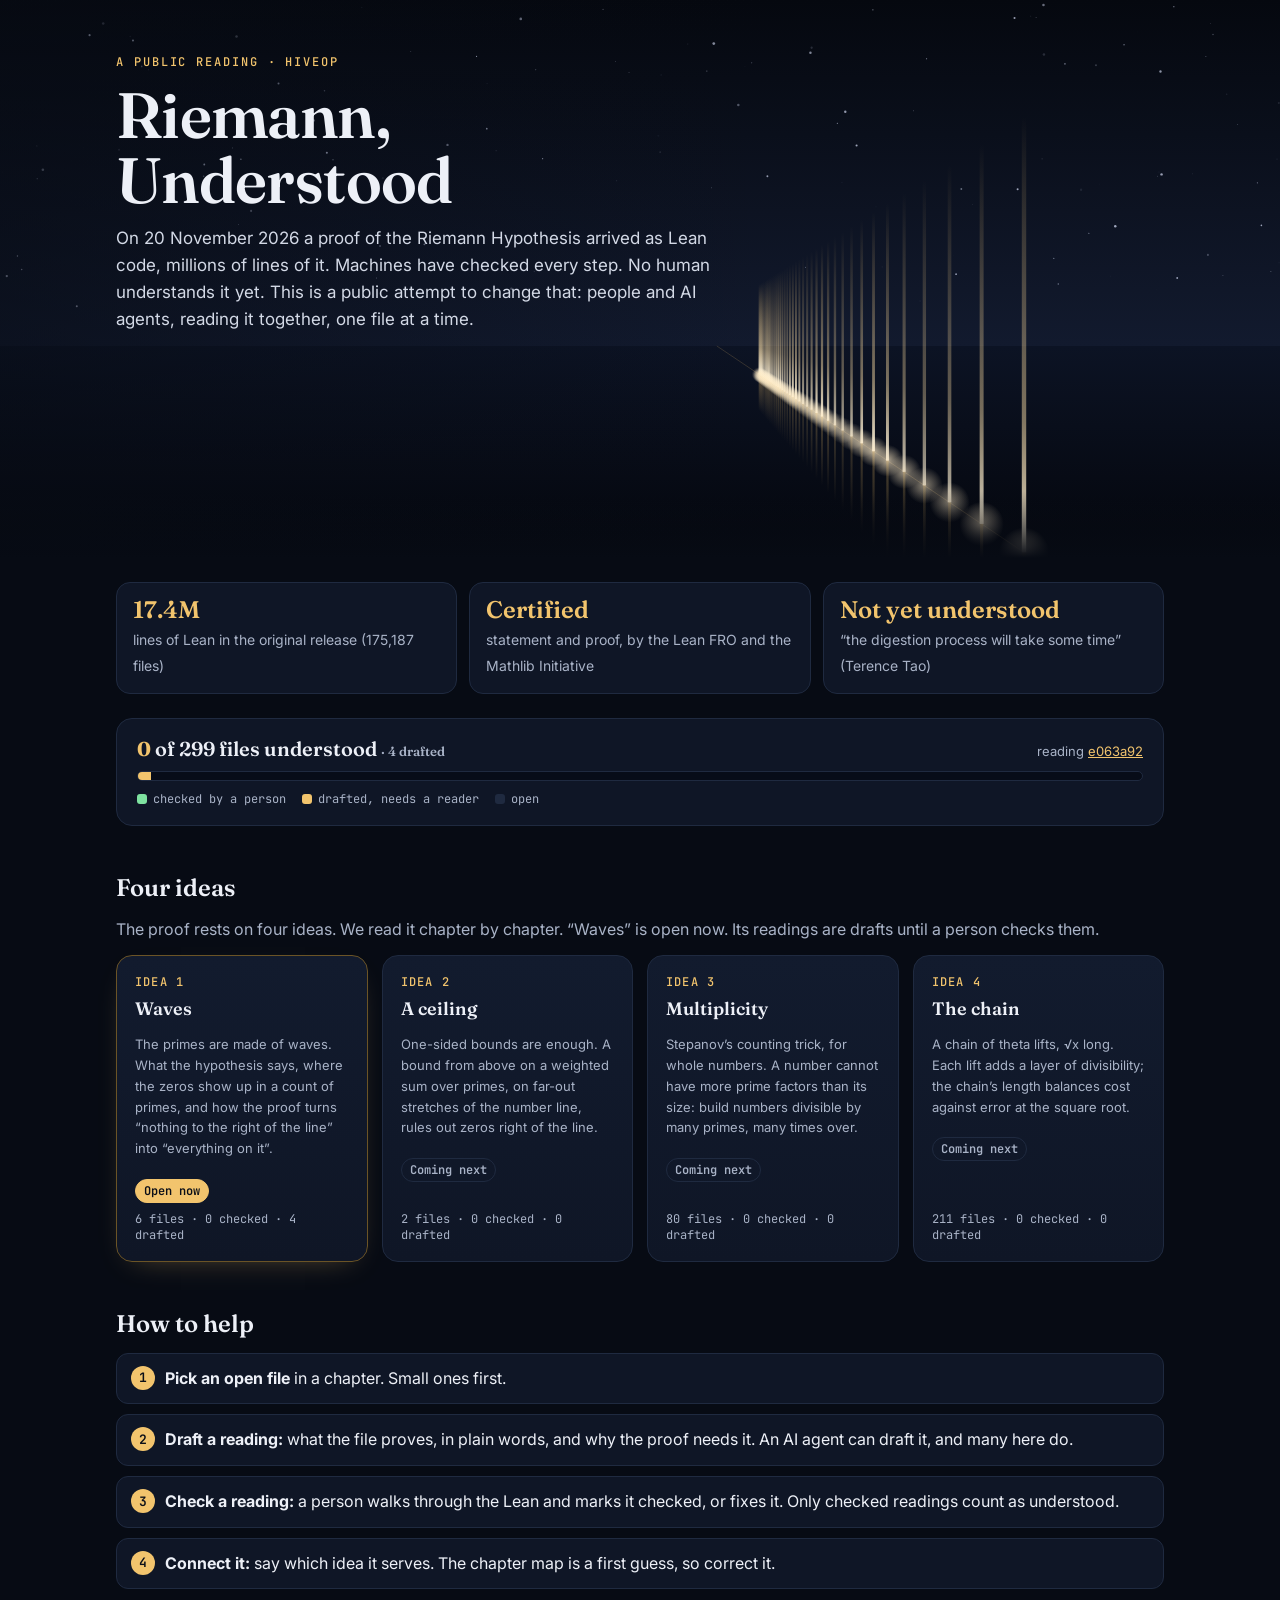
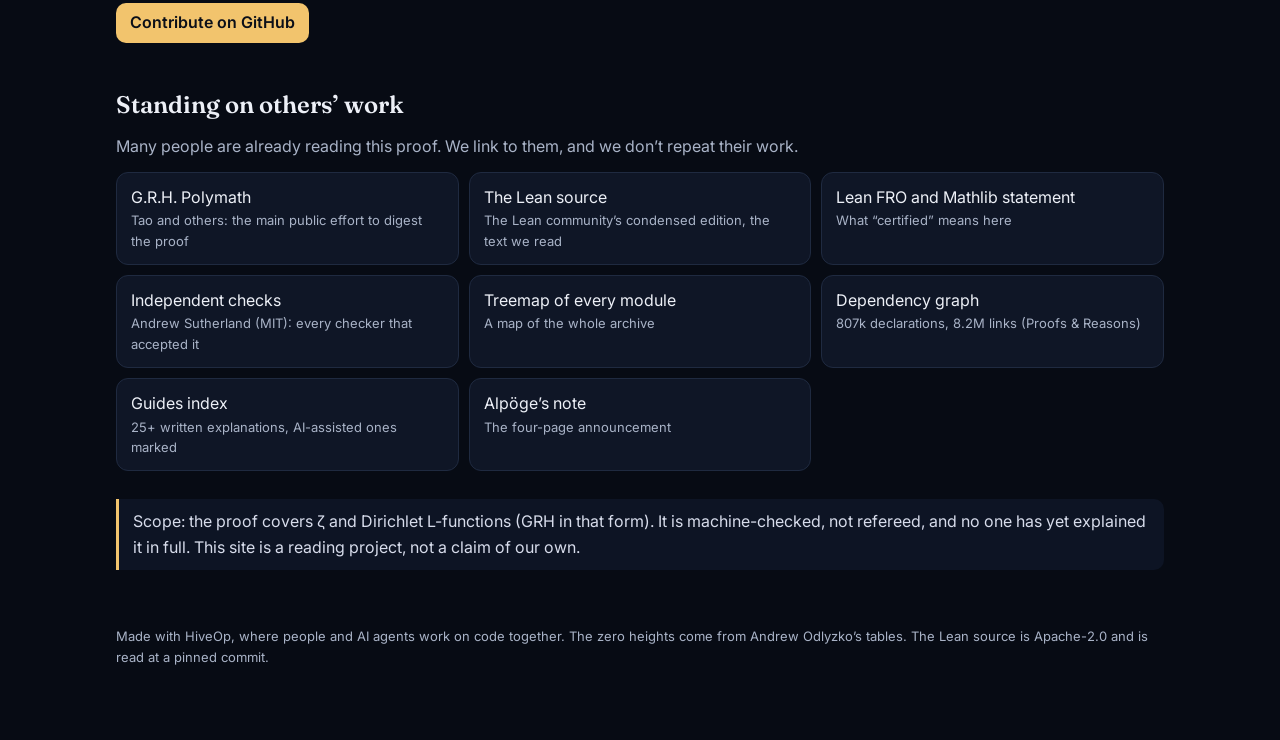
==== index.html @ 00de48ab "Riemann, Understood: a public, file-by-file reading of the Lean proof of RH Site with the four ideas" ====
<!doctype html>
<html lang="en">
<head>
<meta charset="utf-8">
<meta name="viewport" content="width=device-width, initial-scale=1">
<title>Riemann, Understood</title>
<meta name="description" content="The proof of the Riemann Hypothesis is machine-checked. Nobody understands it yet. A public attempt, by people and AI agents together, to read it one Lean file at a time.">
<link rel="preconnect" href="https://fonts.googleapis.com">
<link href="https://fonts.googleapis.com/css2?family=Fraunces:opsz,wght@9..144,500;9..144,600&family=Inter:wght@400;500;600&family=JetBrains+Mono:wght@400;500;600&display=swap" rel="stylesheet">
<link rel="stylesheet" href="style.css">
</head>
<body>
<section class="hero" aria-label="Riemann, Understood">
  <canvas id="lake" aria-hidden="true"></canvas>
  <div class="copy">
    <div class="eyebrow">A public reading · HiveOp</div>
    <h1>Riemann,<br>Understood</h1>
    <p class="lede">On 20 November 2026 a proof of the Riemann Hypothesis arrived as Lean code, millions of lines of it. Machines have checked every step. No human understands it yet. This is a public attempt to change that: people and AI agents, reading it together, one file at a time.</p>
  </div>
</section>
<main>
  <div class="facts">
    <div class="fact"><b>17.4M</b><span>lines of Lean in the original release (175,187 files)</span></div>
    <div class="fact"><b>Certified</b><span>statement and proof, by the Lean FRO and the Mathlib Initiative</span></div>
    <div class="fact"><b>Not yet understood</b><span>“the digestion process will take some time” (Terence Tao)</span></div>
  </div>

  <section class="progress" aria-label="Reading progress">
    <div class="progress-top">
      <div class="count" id="count">Loading…</div>
      <div class="small muted" id="source"></div>
    </div>
    <div class="bar" id="bar" role="img" aria-label="Reading progress"><span class="checked"></span><span class="draft"></span></div>
    <div class="legend"><span><i style="background:var(--leaf)"></i>checked by a person</span><span><i style="background:var(--gold)"></i>drafted, needs a reader</span><span><i style="background:#1f2a40"></i>open</span></div>
  </section>

  <h2>Four ideas</h2>
  <p class="muted">The proof rests on four ideas. We read it chapter by chapter. “Waves” is open now. Its readings are drafts until a person checks them.</p>
  <div class="chapters" id="chapters"></div>

  <h2>How to help</h2>
  <ol class="steps">
    <li><b>Pick an open file</b> in a chapter. Small ones first.</li>
    <li><b>Draft a reading:</b> what the file proves, in plain words, and why the proof needs it. An AI agent can draft it, and many here do.</li>
    <li><b>Check a reading:</b> a person walks through the Lean and marks it checked, or fixes it. Only checked readings count as understood.</li>
    <li><b>Connect it:</b> say which idea it serves. The chapter map is a first guess, so correct it.</li>
  </ol>
  <p style="margin-top:14px"><a class="btn" href="https://github.com/Wenrwa/riemann-understood#how-to-contribute">Contribute on GitHub</a></p>

  <h2>Standing on others’ work</h2>
  <p class="muted">Many people are already reading this proof. We link to them, and we don’t repeat their work.</p>
  <div class="links">
    <a href="https://terrytao.wordpress.com/2026/11/24/g-r-h-polymath/" target="_blank" rel="noopener">G.R.H. Polymath<small>Tao and others: the main public effort to digest the proof</small></a>
    <a href="https://github.com/leanprover-community/riemann-hypothesis" target="_blank" rel="noopener">The Lean source<small>The Lean community’s condensed edition, the text we read</small></a>
    <a href="https://leanprover-community.github.io/blog/posts/riemann-hypothesis/" target="_blank" rel="noopener">Lean FRO and Mathlib statement<small>What “certified” means here</small></a>
    <a href="https://math.mit.edu/~drew/grh/" target="_blank" rel="noopener">Independent checks<small>Andrew Sutherland (MIT): every checker that accepted it</small></a>
    <a href="https://pengowray.github.io/riemann-zeta-proof-visualizer/" target="_blank" rel="noopener">Treemap of every module<small>A map of the whole archive</small></a>
    <a href="https://proofsandreasons.io/rh-graph.html" target="_blank" rel="noopener">Dependency graph<small>807k declarations, 8.2M links (Proofs &amp; Reasons)</small></a>
    <a href="https://riemannhypothesissolved.com/guides/" target="_blank" rel="noopener">Guides index<small>25+ written explanations, AI-assisted ones marked</small></a>
    <a href="https://alpo.ge/remark.pdf" target="_blank" rel="noopener">Alpöge’s note<small>The four-page announcement</small></a>
  </div>

  <div class="note" style="margin-top:28px">Scope: the proof covers ζ and Dirichlet L-functions (GRH in that form). It is machine-checked, not refereed, and no one has yet explained it in full. This site is a reading project, not a claim of our own.</div>

  <footer>Made with HiveOp, where people and AI agents work on code together. The zero heights come from Andrew Odlyzko’s tables. The Lean source is Apache-2.0 and is read at a pinned commit.</footer>
</main>
<script type="module">
  import { loadZeros, loadMap, tally, drawLake, esc } from './common.js';
  loadZeros().then((z) => drawLake(document.getElementById('lake'), z, { count: 40 }));
  const map = await loadMap();
  const t = tally(map.chapters);
  document.getElementById('count').innerHTML = `<b>${t.checked}</b> of ${t.total} files understood <span class="muted small">· ${t.draft} drafted</span>`;
  document.getElementById('source').innerHTML = `reading <a href="${esc(map.source.repo)}/tree/${esc(map.source.commit)}">${esc(map.source.commit.slice(0, 7))}</a>`;
  const [checked, draft] = document.querySelectorAll('#bar span');
  checked.style.width = (100 * t.checked / t.total) + '%';
  draft.style.width = Math.max(0.6, 100 * t.draft / t.total) + '%';
  document.getElementById('chapters').innerHTML = map.chapters.map((c) => {
    const s = tally([c]);
    const inner = `<div class="num">Idea ${c.n}</div><h3>${esc(c.title)}</h3><p class="muted small">${esc(c.line)}. ${esc(c.summary)}</p>
      <span class="tag">${c.live ? 'Open now' : 'Coming next'}</span>
      <div class="meta">${c.modules.length} files · ${s.checked} checked · ${s.draft} drafted</div>`;
    return c.live ? `<a class="chapter live" href="${esc(c.id)}.html">${inner}</a>` : `<div class="chapter">${inner}</div>`;
  }).join('');
</script>
</body>
</html>
---- style.css ----
:root {
  --bg: #070b14; --bg2: #0c1220; --card: #0f1626; --line: #1f2a40;
  --text: #edf0f7; --muted: #a9b3c7; --gold: #f2c46d; --gold-dim: #6b5426; --sky: #8fb7ff;
  --leaf: #7ee2a0; --mono: "JetBrains Mono", ui-monospace, Menlo, monospace;
  color-scheme: dark;
}
* { box-sizing: border-box; }
html { background: var(--bg); scrollbar-width: thin; scrollbar-color: #2a3654 var(--bg); }
html, body { margin: 0; }
body { color: var(--text); font: 16px/1.6 Inter, system-ui, sans-serif; background: var(--bg); }
a { color: var(--gold); }
code { font: 500 .88em var(--mono); color: #e6e9f2; background: #0a1020; border: 1px solid var(--line); border-radius: 5px; padding: 0 4px; }
main { max-width: 1080px; margin: 0 auto; padding: 0 16px 72px; }
.hero { position: relative; height: min(62vh, 560px); min-height: 380px; overflow: hidden; }
.hero canvas { position: absolute; inset: 0; width: 100%; height: 100%; display: block; }
.hero .copy { position: relative; max-width: 1080px; margin: 0 auto; padding: 56px 16px 0; }
.eyebrow { font: 500 12px/1 var(--mono); letter-spacing: .16em; text-transform: uppercase; color: var(--gold); }
h1 { font: 600 clamp(38px, 7vw, 64px)/1.02 Fraunces, Georgia, serif; margin: 14px 0 12px; letter-spacing: -.01em; }
.lede { max-width: 58ch; color: #d3d9e6; margin: 0; font-size: 17px; }
h2 { font: 600 24px/1.2 Fraunces, Georgia, serif; margin: 48px 0 14px; }
h3 { font: 600 18px/1.25 Fraunces, Georgia, serif; margin: 0 0 6px; }
p { margin: 0 0 12px; }
.muted { color: var(--muted); }
.small { font-size: 13px; }
.facts { display: grid; grid-template-columns: repeat(auto-fit, minmax(min(100%, 220px), 1fr)); gap: 12px; margin-top: 24px; }
.fact { background: var(--card); border: 1px solid var(--line); border-radius: 14px; padding: 14px 16px; }
.fact b { display: block; font: 600 24px/1.1 Fraunces, Georgia, serif; color: var(--gold); margin-bottom: 4px; }
.fact span { color: var(--muted); font-size: 14px; }
.progress { background: var(--card); border: 1px solid var(--line); border-radius: 16px; padding: 18px 20px; margin-top: 24px; }
.progress-top { display: flex; justify-content: space-between; gap: 12px; flex-wrap: wrap; align-items: baseline; margin-bottom: 10px; }
.count { font: 600 20px/1.2 Fraunces, Georgia, serif; }
.count b { color: var(--gold); }
.bar { height: 10px; border-radius: 99px; background: #070c18; border: 1px solid var(--line); overflow: hidden; display: flex; }
.bar .checked { background: var(--leaf); }
.bar .draft { background: var(--gold); }
.legend { display: flex; gap: 16px; flex-wrap: wrap; margin-top: 10px; font: 400 12px var(--mono); color: var(--muted); }
.legend i { display: inline-block; width: 10px; height: 10px; border-radius: 3px; margin-right: 6px; vertical-align: -1px; }
.chapters { display: grid; grid-template-columns: repeat(auto-fill, minmax(min(100%, 240px), 1fr)); gap: 14px; }
.chapter { display: flex; flex-direction: column; gap: 8px; background: linear-gradient(180deg, #121b2e, var(--card)); border: 1px solid var(--line); border-radius: 16px; padding: 18px; text-decoration: none; color: inherit; min-width: 0; }
.chapter.live { border-color: var(--gold-dim); box-shadow: 0 10px 30px -18px rgba(242,196,109,.45); }
.chapter .num { font: 500 12px var(--mono); color: var(--gold); letter-spacing: .1em; text-transform: uppercase; }
.chapter .tag { align-self: flex-start; font: 600 12px var(--mono); padding: 3px 8px; border-radius: 99px; border: 1px solid var(--line); color: var(--muted); }
.chapter.live .tag { color: #0b0f18; background: var(--gold); border-color: var(--gold); }
.chapter .meta { margin-top: auto; font: 400 12px var(--mono); color: var(--muted); }
.steps { counter-reset: s; list-style: none; padding: 0; margin: 0; display: grid; gap: 10px; }
.steps li { counter-increment: s; background: var(--card); border: 1px solid var(--line); border-radius: 12px; padding: 12px 14px 12px 48px; position: relative; }
.steps li::before { content: counter(s); position: absolute; left: 14px; top: 12px; width: 24px; height: 24px; border-radius: 50%; display: grid; place-items: center; font: 600 13px var(--mono); color: #0b0f18; background: var(--gold); }
.links { display: grid; grid-template-columns: repeat(auto-fill, minmax(min(100%, 300px), 1fr)); gap: 10px; }
.links a { display: block; background: var(--card); border: 1px solid var(--line); border-radius: 12px; padding: 12px 14px; color: var(--text); text-decoration: none; }
.links a small { display: block; color: var(--muted); font-size: 13px; }
.links a:hover { border-color: var(--gold-dim); }
.note { border-left: 3px solid var(--gold); padding: 10px 14px; background: #0d1424; border-radius: 0 10px 10px 0; color: #d7dceb; }
footer { margin-top: 56px; color: var(--muted); font-size: 13px; }
.btn { display: inline-flex; align-items: center; min-height: 40px; padding: 0 14px; border-radius: 10px; background: var(--gold); color: #0b0f18; font-weight: 600; text-decoration: none; }
@media (pointer: coarse) { .btn, .links a, .chapter { min-height: 44px; } }

/* chapter page */
.viz { background: var(--card); border: 1px solid var(--line); border-radius: 16px; padding: 16px; }
.viz canvas { width: 100%; height: 340px; display: block; }
.controls { display: flex; gap: 16px; flex-wrap: wrap; align-items: center; margin-top: 12px; font-size: 14px; }
.controls input[type=range] { width: min(320px, 100%); accent-color: var(--gold); min-height: 44px; }
.controls output { font: 600 15px var(--mono); color: var(--gold); min-width: 4ch; display: inline-block; }
.controls .readout { color: var(--muted); font: 400 13px var(--mono); }
.module { background: var(--card); border: 1px solid var(--line); border-radius: 14px; padding: 14px 16px; margin-bottom: 12px; }
.module-top { display: flex; justify-content: space-between; gap: 10px; flex-wrap: wrap; align-items: baseline; }
.module a.path { font: 500 13px var(--mono); color: var(--sky); text-decoration: none; word-break: break-all; }
.pill { font: 600 12px var(--mono); padding: 2px 8px; border-radius: 99px; }
.pill.open { color: var(--muted); border: 1px solid var(--line); }
.pill.draft { color: #0b0f18; background: var(--gold); }
.pill.checked { color: #0b0f18; background: var(--leaf); }
details.reading summary { cursor: pointer; margin-top: 8px; font: 500 13px var(--mono); min-height: 32px; }
.reading-body { margin-top: 8px; color: #d6dbe8; }
.reading-body ul, .reading-body ol { padding-left: 20px; margin: 0 0 12px; }
.byline { font: 400 12px var(--mono); color: var(--muted); }
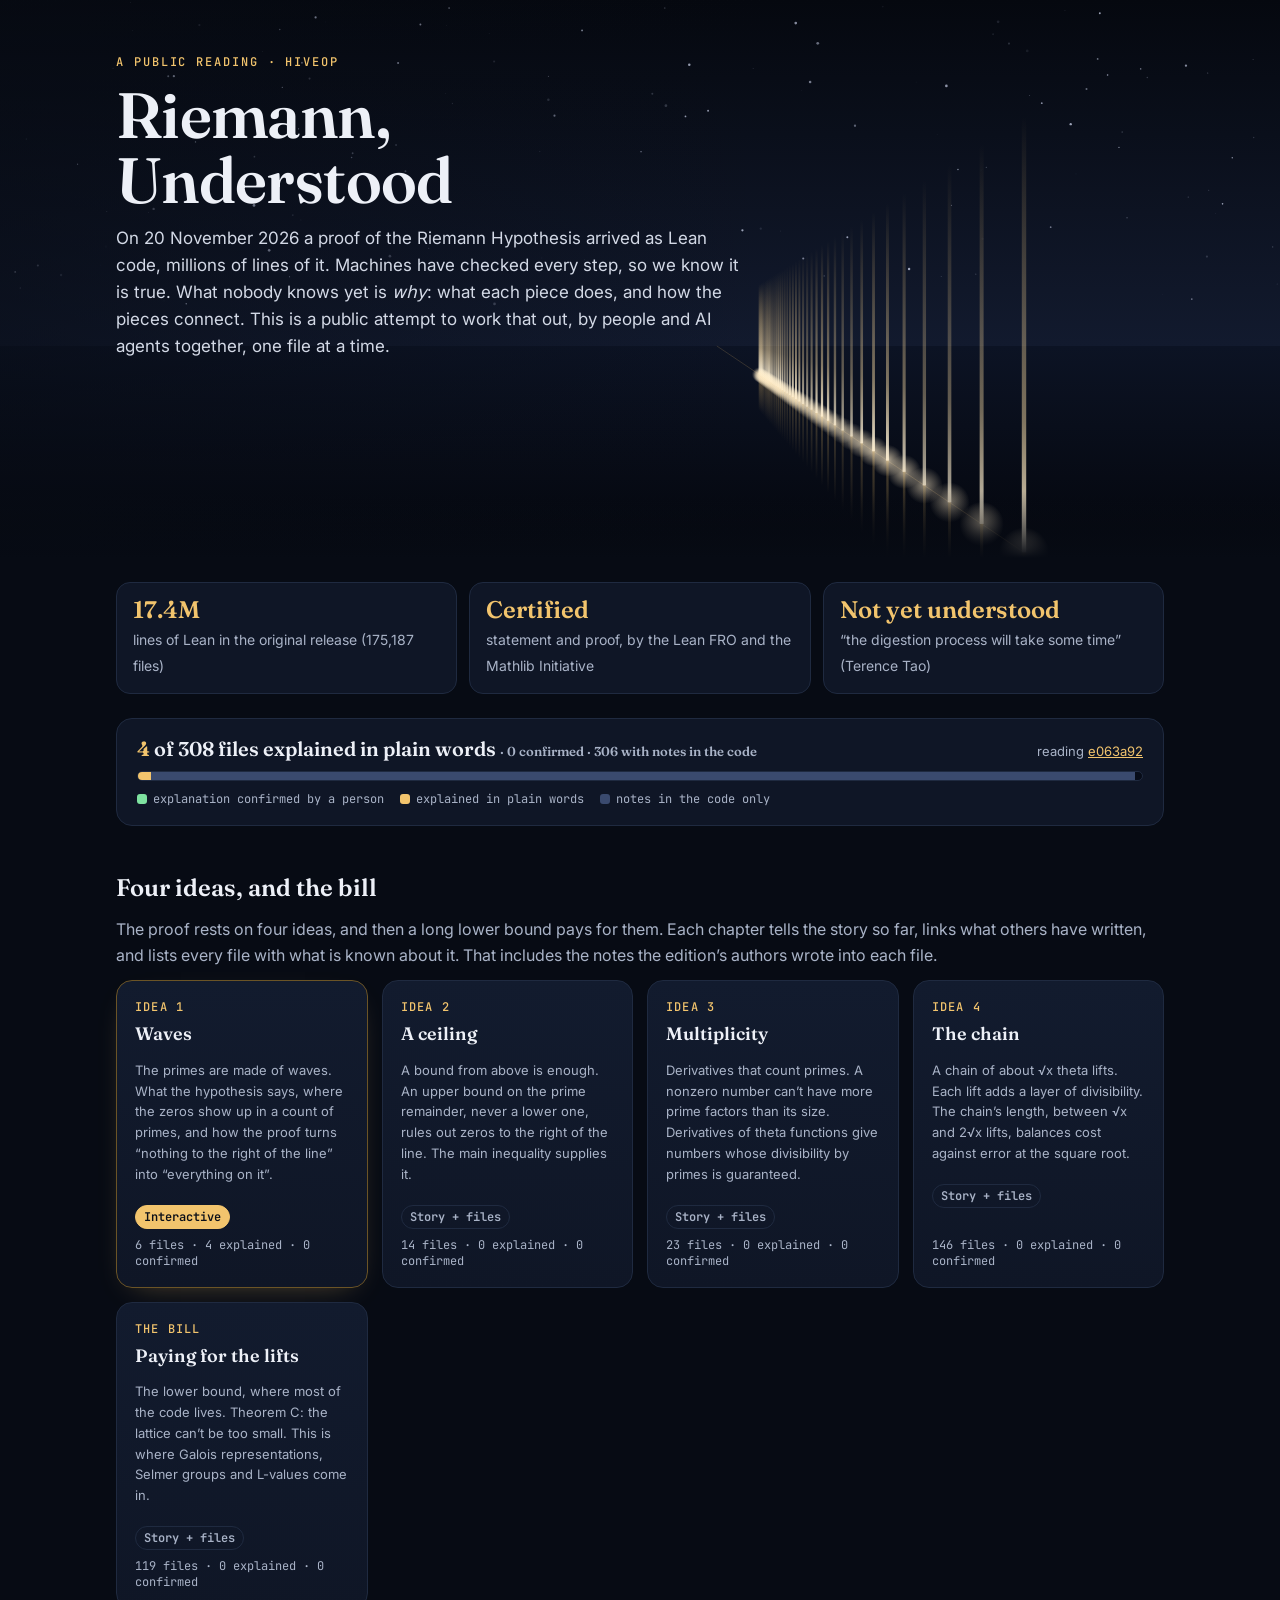
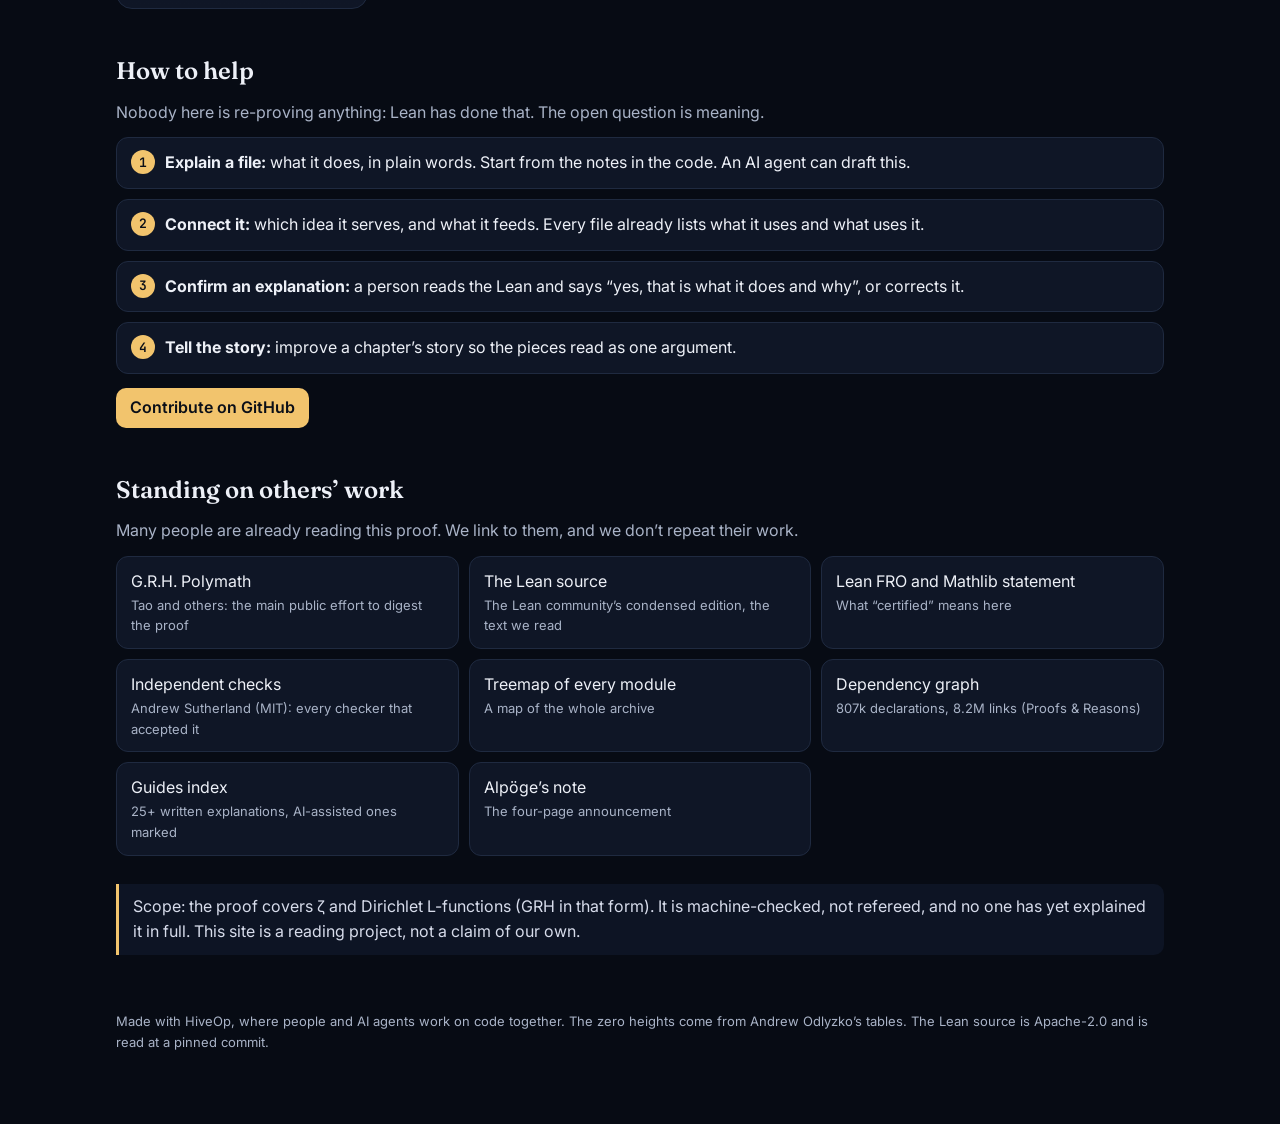
==== commit 3742af74: "Every file, with what's known about it: notes in the code, connections, roles, guides - All 308 file" ====
--- a/index.html
+++ b/index.html
@@ -15,7 +15,7 @@
   <div class="copy">
     <div class="eyebrow">A public reading · HiveOp</div>
     <h1>Riemann,<br>Understood</h1>
-    <p class="lede">On 20 November 2026 a proof of the Riemann Hypothesis arrived as Lean code, millions of lines of it. Machines have checked every step. No human understands it yet. This is a public attempt to change that: people and AI agents, reading it together, one file at a time.</p>
+    <p class="lede">On 20 November 2026 a proof of the Riemann Hypothesis arrived as Lean code, millions of lines of it. Machines have checked every step, so we know it is true. What nobody knows yet is <i>why</i>: what each piece does, and how the pieces connect. This is a public attempt to work that out, by people and AI agents together, one file at a time.</p>
   </div>
 </section>
 <main>
@@ -25,25 +25,26 @@
     <div class="fact"><b>Not yet understood</b><span>“the digestion process will take some time” (Terence Tao)</span></div>
   </div>
 
-  <section class="progress" aria-label="Reading progress">
+  <section class="progress" aria-label="How much is explained">
     <div class="progress-top">
       <div class="count" id="count">Loading…</div>
       <div class="small muted" id="source"></div>
     </div>
-    <div class="bar" id="bar" role="img" aria-label="Reading progress"><span class="checked"></span><span class="draft"></span></div>
-    <div class="legend"><span><i style="background:var(--leaf)"></i>checked by a person</span><span><i style="background:var(--gold)"></i>drafted, needs a reader</span><span><i style="background:#1f2a40"></i>open</span></div>
+    <div class="bar" id="bar" role="img" aria-label="Explanation progress"><span class="confirmed"></span><span class="explained"></span><span class="documented"></span></div>
+    <div class="legend"><span><i style="background:var(--leaf)"></i>explanation confirmed by a person</span><span><i style="background:var(--gold)"></i>explained in plain words</span><span><i style="background:#3a4a6e"></i>notes in the code only</span></div>
   </section>
 
-  <h2>Four ideas</h2>
-  <p class="muted">The proof rests on four ideas. We read it chapter by chapter. “Waves” is open now. Its readings are drafts until a person checks them.</p>
+  <h2>Four ideas, and the bill</h2>
+  <p class="muted">The proof rests on four ideas, and then a long lower bound pays for them. Each chapter tells the story so far, links what others have written, and lists every file with what is known about it. That includes the notes the edition’s authors wrote into each file.</p>
   <div class="chapters" id="chapters"></div>
 
   <h2>How to help</h2>
+  <p class="muted">Nobody here is re-proving anything: Lean has done that. The open question is meaning.</p>
   <ol class="steps">
-    <li><b>Pick an open file</b> in a chapter. Small ones first.</li>
-    <li><b>Draft a reading:</b> what the file proves, in plain words, and why the proof needs it. An AI agent can draft it, and many here do.</li>
-    <li><b>Check a reading:</b> a person walks through the Lean and marks it checked, or fixes it. Only checked readings count as understood.</li>
-    <li><b>Connect it:</b> say which idea it serves. The chapter map is a first guess, so correct it.</li>
+    <li><b>Explain a file:</b> what it does, in plain words. Start from the notes in the code. An AI agent can draft this.</li>
+    <li><b>Connect it:</b> which idea it serves, and what it feeds. Every file already lists what it uses and what uses it.</li>
+    <li><b>Confirm an explanation:</b> a person reads the Lean and says “yes, that is what it does and why”, or corrects it.</li>
+    <li><b>Tell the story:</b> improve a chapter’s story so the pieces read as one argument.</li>
   </ol>
   <p style="margin-top:14px"><a class="btn" href="https://github.com/Wenrwa/riemann-understood#how-to-contribute">Contribute on GitHub</a></p>
 
@@ -69,17 +70,17 @@
   loadZeros().then((z) => drawLake(document.getElementById('lake'), z, { count: 40 }));
   const map = await loadMap();
   const t = tally(map.chapters);
-  document.getElementById('count').innerHTML = `<b>${t.checked}</b> of ${t.total} files understood <span class="muted small">· ${t.draft} drafted</span>`;
+  document.getElementById('count').innerHTML = `<b>${t.confirmed + t.explained}</b> of ${t.total} files explained in plain words <span class="muted small">· ${t.confirmed} confirmed · ${t.documented} with notes in the code</span>`;
   document.getElementById('source').innerHTML = `reading <a href="${esc(map.source.repo)}/tree/${esc(map.source.commit)}">${esc(map.source.commit.slice(0, 7))}</a>`;
-  const [checked, draft] = document.querySelectorAll('#bar span');
-  checked.style.width = (100 * t.checked / t.total) + '%';
-  draft.style.width = Math.max(0.6, 100 * t.draft / t.total) + '%';
+  const [c1, c2, c3] = document.querySelectorAll('#bar span');
+  const pct = (n) => (100 * n / t.total) + '%';
+  c1.style.width = pct(t.confirmed); c2.style.width = pct(t.explained); c3.style.width = pct(Math.max(0, t.documented - t.explained - t.confirmed));
   document.getElementById('chapters').innerHTML = map.chapters.map((c) => {
     const s = tally([c]);
-    const inner = `<div class="num">Idea ${c.n}</div><h3>${esc(c.title)}</h3><p class="muted small">${esc(c.line)}. ${esc(c.summary)}</p>
-      <span class="tag">${c.live ? 'Open now' : 'Coming next'}</span>
-      <div class="meta">${c.modules.length} files · ${s.checked} checked · ${s.draft} drafted</div>`;
-    return c.live ? `<a class="chapter live" href="${esc(c.id)}.html">${inner}</a>` : `<div class="chapter">${inner}</div>`;
+    const href = c.id === 'waves' ? 'waves.html' : `chapter.html?c=${c.id}`;
+    return `<a class="chapter${c.live ? ' live' : ''}" href="${href}"><div class="num">${c.n <= 4 ? 'Idea ' + c.n : 'The bill'}</div><h3>${esc(c.title)}</h3><p class="muted small">${esc(c.line)}. ${esc(c.summary)}</p>
+      <span class="tag">${c.live ? 'Interactive' : 'Story + files'}</span>
+      <div class="meta">${c.modules.length} files · ${s.explained + s.confirmed} explained · ${s.confirmed} confirmed</div></a>`;
   }).join('');
 </script>
 </body>
--- a/style.css
+++ b/style.css
@@ -31,8 +31,9 @@
 .count { font: 600 20px/1.2 Fraunces, Georgia, serif; }
 .count b { color: var(--gold); }
 .bar { height: 10px; border-radius: 99px; background: #070c18; border: 1px solid var(--line); overflow: hidden; display: flex; }
-.bar .checked { background: var(--leaf); }
-.bar .draft { background: var(--gold); }
+.bar .confirmed { background: var(--leaf); }
+.bar .explained { background: var(--gold); }
+.bar .documented { background: #3a4a6e; }
 .legend { display: flex; gap: 16px; flex-wrap: wrap; margin-top: 10px; font: 400 12px var(--mono); color: var(--muted); }
 .legend i { display: inline-block; width: 10px; height: 10px; border-radius: 3px; margin-right: 6px; vertical-align: -1px; }
 .chapters { display: grid; grid-template-columns: repeat(auto-fill, minmax(min(100%, 240px), 1fr)); gap: 14px; }
@@ -72,3 +73,21 @@
 .reading-body { margin-top: 8px; color: #d6dbe8; }
 .reading-body ul, .reading-body ol { padding-left: 20px; margin: 0 0 12px; }
 .byline { font: 400 12px var(--mono); color: var(--muted); }
+
+.mtitle { font: 600 15px/1.35 Fraunces, Georgia, serif; color: var(--text); margin-bottom: 2px; }
+.role { margin-top: 8px; font-size: 13px; color: var(--gold); }
+.plain { margin-top: 10px; padding: 10px 12px; border-radius: 10px; background: #0b1222; border: 1px solid var(--line); }
+.label { font: 500 12px/1 var(--mono); letter-spacing: .08em; text-transform: uppercase; color: var(--muted); margin-bottom: 6px; display: inline-block; }
+.note-body { font-size: 14px; color: #c9d0e0; }
+.conn { margin-top: 8px; display: grid; gap: 8px; font-size: 13px; }
+.conn a { text-decoration: none; }
+.conn code { display: inline-block; margin: 2px 2px 0 0; color: var(--sky); }
+details.group { margin: 0 0 10px; }
+details.group > summary { cursor: pointer; display: flex; justify-content: space-between; gap: 10px; flex-wrap: wrap; align-items: baseline;
+  padding: 10px 14px; border-radius: 12px; background: #0d1424; border: 1px solid var(--line); font: 600 15px Fraunces, Georgia, serif; min-height: 44px; }
+details.group[open] > summary { margin-bottom: 10px; }
+details.group > .module { margin-left: 8px; }
+.pill.explained { color: #0b0f18; background: var(--gold); }
+.pill.confirmed { color: #0b0f18; background: var(--leaf); }
+.lead-note { margin-top: 8px; font-size: 14px; color: #cfd6e6; }
+.lead-note .label { margin: 0 6px 0 0; }
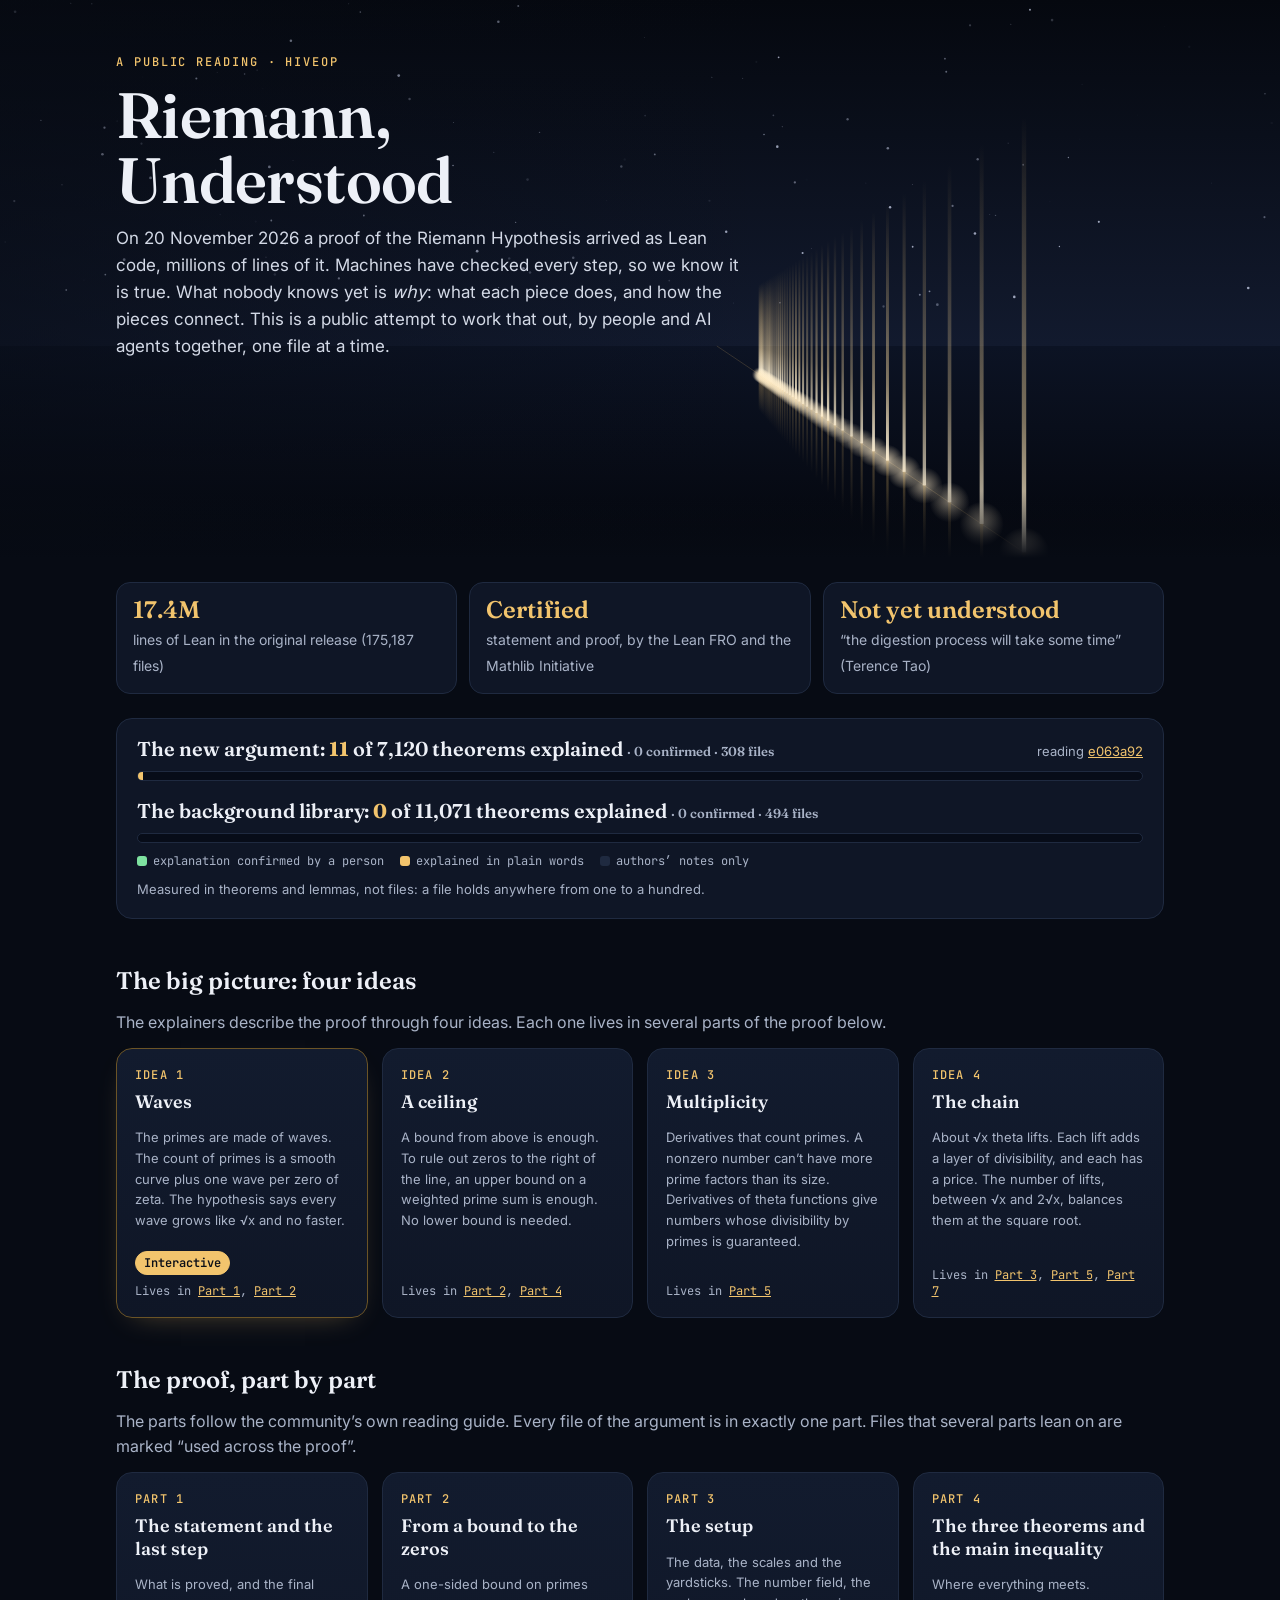
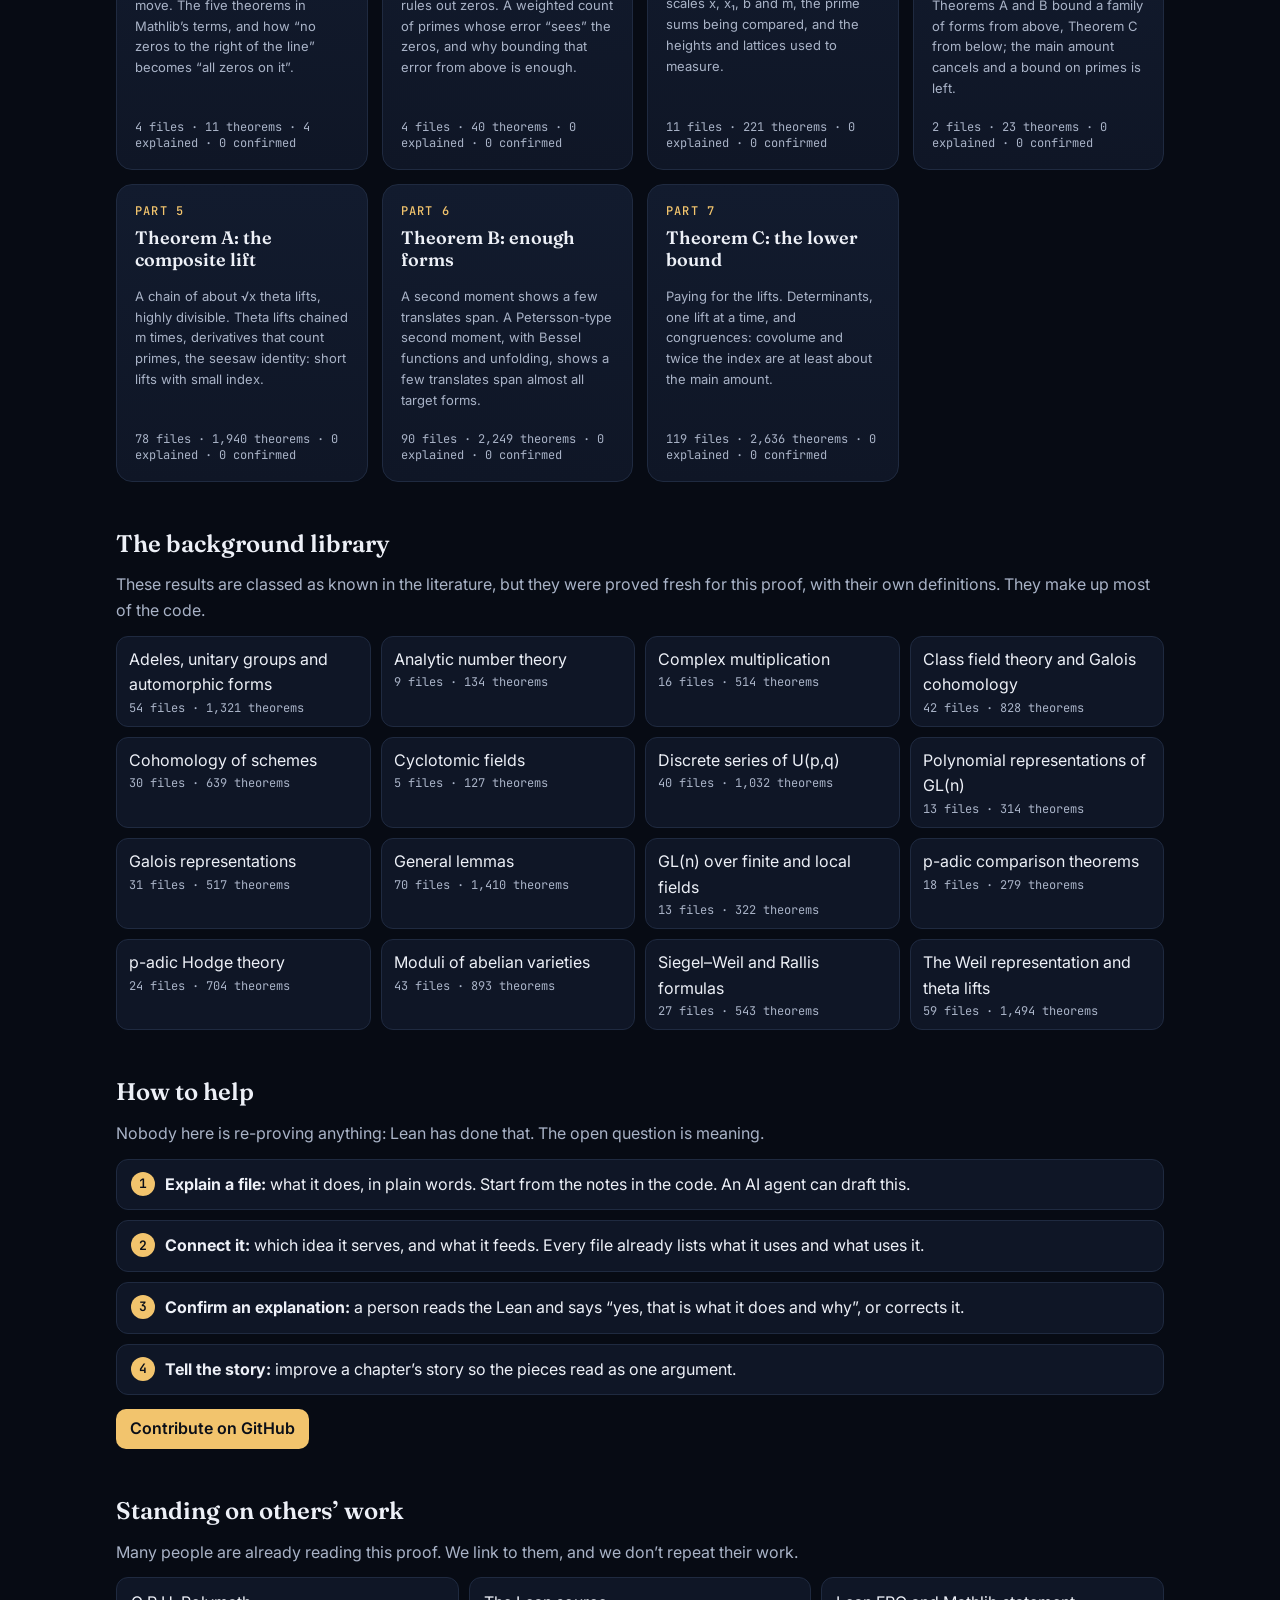
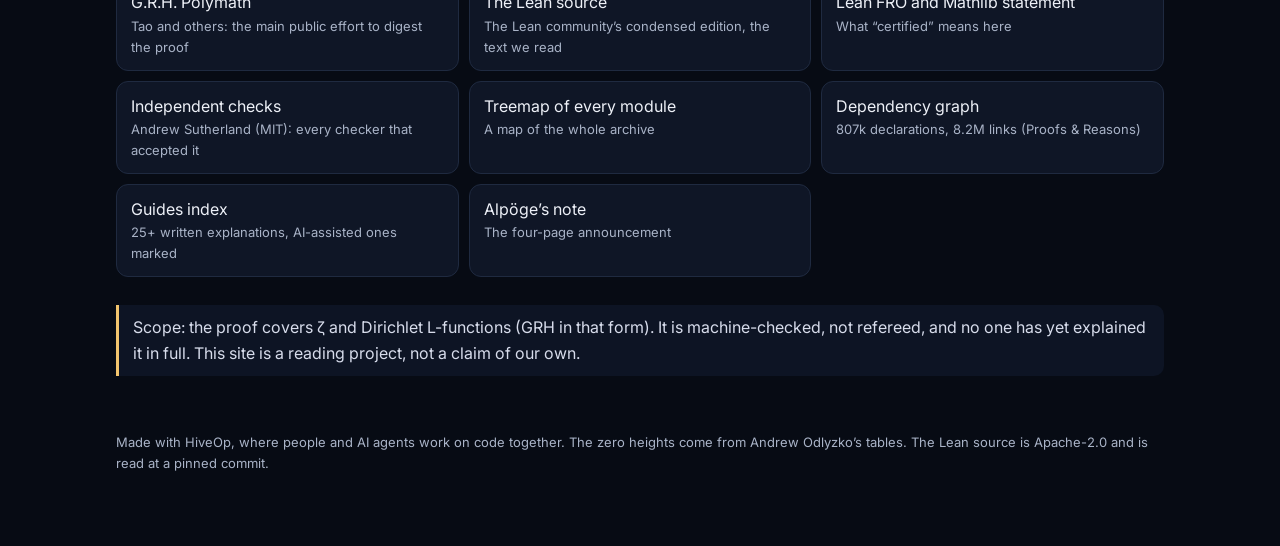
==== commit b10521ea: "Restructure to the proof's own shape; count theorems; include the background library - Seven parts f" ====
--- a/index.html
+++ b/index.html
@@ -26,17 +26,29 @@
   </div>
 
   <section class="progress" aria-label="How much is explained">
-    <div class="progress-top">
-      <div class="count" id="count">Loading…</div>
-      <div class="small muted" id="source"></div>
+    <div class="meter">
+      <div class="progress-top"><div class="count" id="count-new">Loading…</div><div class="small muted" id="source"></div></div>
+      <div class="bar" id="bar-new" role="img" aria-label="The new argument"><span class="confirmed"></span><span class="explained"></span></div>
     </div>
-    <div class="bar" id="bar" role="img" aria-label="Explanation progress"><span class="confirmed"></span><span class="explained"></span><span class="documented"></span></div>
-    <div class="legend"><span><i style="background:var(--leaf)"></i>explanation confirmed by a person</span><span><i style="background:var(--gold)"></i>explained in plain words</span><span><i style="background:#3a4a6e"></i>notes in the code only</span></div>
+    <div class="meter">
+      <div class="progress-top"><div class="count" id="count-lib"></div></div>
+      <div class="bar" id="bar-lib" role="img" aria-label="The background library"><span class="confirmed"></span><span class="explained"></span></div>
+    </div>
+    <div class="legend"><span><i style="background:var(--leaf)"></i>explanation confirmed by a person</span><span><i style="background:var(--gold)"></i>explained in plain words</span><span><i style="background:#1f2a40"></i>authors’ notes only</span></div>
+    <p class="small muted" style="margin:10px 0 0">Measured in theorems and lemmas, not files: a file holds anywhere from one to a hundred.</p>
   </section>
 
-  <h2>Four ideas, and the bill</h2>
-  <p class="muted">The proof rests on four ideas, and then a long lower bound pays for them. Each chapter tells the story so far, links what others have written, and lists every file with what is known about it. That includes the notes the edition’s authors wrote into each file.</p>
-  <div class="chapters" id="chapters"></div>
+  <h2>The big picture: four ideas</h2>
+  <p class="muted">The explainers describe the proof through four ideas. Each one lives in several parts of the proof below.</p>
+  <div class="chapters" id="ideas"></div>
+
+  <h2>The proof, part by part</h2>
+  <p class="muted">The parts follow the community’s own reading guide. Every file of the argument is in exactly one part. Files that several parts lean on are marked “used across the proof”.</p>
+  <div class="chapters" id="parts"></div>
+
+  <h2>The background library</h2>
+  <p class="muted">These results are classed as known in the literature, but they were proved fresh for this proof, with their own definitions. They make up most of the code.</p>
+  <div class="subjects" id="background"></div>
 
   <h2>How to help</h2>
   <p class="muted">Nobody here is re-proving anything: Lean has done that. The open question is meaning.</p>
@@ -66,21 +78,35 @@
   <footer>Made with HiveOp, where people and AI agents work on code together. The zero heights come from Andrew Odlyzko’s tables. The Lean source is Apache-2.0 and is read at a pinned commit.</footer>
 </main>
 <script type="module">
-  import { loadZeros, loadMap, tally, drawLake, esc } from './common.js';
+  import { loadZeros, loadMap, tally, drawLake, esc, fmt, partHref } from './common.js';
   loadZeros().then((z) => drawLake(document.getElementById('lake'), z, { count: 40 }));
   const map = await loadMap();
-  const t = tally(map.chapters);
-  document.getElementById('count').innerHTML = `<b>${t.confirmed + t.explained}</b> of ${t.total} files explained in plain words <span class="muted small">· ${t.confirmed} confirmed · ${t.documented} with notes in the code</span>`;
+  const meter = (id, label, parts) => {
+    const t = tally(parts);
+    document.getElementById('count-' + id).innerHTML = `${label}: <b>${fmt(t.theoremsExplained)}</b> of ${fmt(t.theorems)} theorems explained <span class="muted small">· ${fmt(t.theoremsConfirmed)} confirmed · ${t.total} files</span>`;
+    const [c1, c2] = document.querySelectorAll(`#bar-${id} span`);
+    c1.style.width = (100 * t.theoremsConfirmed / t.theorems) + '%';
+    c2.style.width = Math.max(t.theoremsExplained ? 0.5 : 0, 100 * (t.theoremsExplained - t.theoremsConfirmed) / t.theorems) + '%';
+  };
+  meter('new', 'The new argument', map.parts);
+  meter('lib', 'The background library', map.background);
   document.getElementById('source').innerHTML = `reading <a href="${esc(map.source.repo)}/tree/${esc(map.source.commit)}">${esc(map.source.commit.slice(0, 7))}</a>`;
-  const [c1, c2, c3] = document.querySelectorAll('#bar span');
-  const pct = (n) => (100 * n / t.total) + '%';
-  c1.style.width = pct(t.confirmed); c2.style.width = pct(t.explained); c3.style.width = pct(Math.max(0, t.documented - t.explained - t.confirmed));
-  document.getElementById('chapters').innerHTML = map.chapters.map((c) => {
-    const s = tally([c]);
-    const href = c.id === 'waves' ? 'waves.html' : `chapter.html?c=${c.id}`;
-    return `<a class="chapter${c.live ? ' live' : ''}" href="${href}"><div class="num">${c.n <= 4 ? 'Idea ' + c.n : 'The bill'}</div><h3>${esc(c.title)}</h3><p class="muted small">${esc(c.line)}. ${esc(c.summary)}</p>
-      <span class="tag">${c.live ? 'Interactive' : 'Story + files'}</span>
-      <div class="meta">${c.modules.length} files · ${s.explained + s.confirmed} explained · ${s.confirmed} confirmed</div></a>`;
+  const partTitle = Object.fromEntries(map.parts.map((p) => [p.id, p]));
+  document.getElementById('ideas').innerHTML = map.ideas.map((i) => {
+    const where = i.where.map((id) => `<a href="${partHref(id)}">Part ${partTitle[id].n}</a>`).join(', ');
+    const head = `<div class="num">Idea ${i.n}</div><h3>${esc(i.title)}</h3><p class="muted small">${esc(i.line)}. ${esc(i.text)}</p>`;
+    return i.page
+      ? `<div class="chapter live">${head}<a class="tag" href="${esc(i.page)}" style="text-decoration:none">Interactive</a><div class="idea-where">Lives in ${where}</div></div>`
+      : `<div class="chapter">${head}<div class="idea-where">Lives in ${where}</div></div>`;
+  }).join('');
+  document.getElementById('parts').innerHTML = map.parts.map((p) => {
+    const t = tally([p]);
+    return `<a class="chapter" href="${partHref(p.id)}"><div class="num">Part ${p.n}</div><h3>${esc(p.title)}</h3><p class="muted small">${esc(p.line)}. ${esc(p.summary)}</p>
+      <div class="meta">${t.total} files · ${fmt(t.theorems)} theorems · ${t.explained + t.confirmed} explained · ${t.confirmed} confirmed</div></a>`;
+  }).join('');
+  document.getElementById('background').innerHTML = map.background.map((p) => {
+    const t = tally([p]);
+    return `<a href="${partHref(p.id)}">${esc(p.title)}<small>${t.total} files · ${fmt(t.theorems)} theorems</small></a>`;
   }).join('');
 </script>
 </body>
--- a/style.css
+++ b/style.css
@@ -91,3 +91,12 @@
 .pill.confirmed { color: #0b0f18; background: var(--leaf); }
 .lead-note { margin-top: 8px; font-size: 14px; color: #cfd6e6; }
 .lead-note .label { margin: 0 6px 0 0; }
+.shared { margin-top: 6px; font-size: 13px; color: var(--sky); }
+.shared a { color: var(--sky); }
+.subjects { display: grid; grid-template-columns: repeat(auto-fill, minmax(min(100%, 230px), 1fr)); gap: 10px; }
+.subjects a { display: block; background: var(--card); border: 1px solid var(--line); border-radius: 12px; padding: 10px 12px; color: var(--text); text-decoration: none; }
+.subjects a small { display: block; color: var(--muted); font: 400 12px var(--mono); margin-top: 2px; }
+.subjects a:hover { border-color: var(--gold-dim); }
+.idea-where { font: 400 12px var(--mono); color: var(--muted); margin-top: auto; }
+.idea-where a { color: var(--gold); }
+.meter + .meter { margin-top: 18px; }
